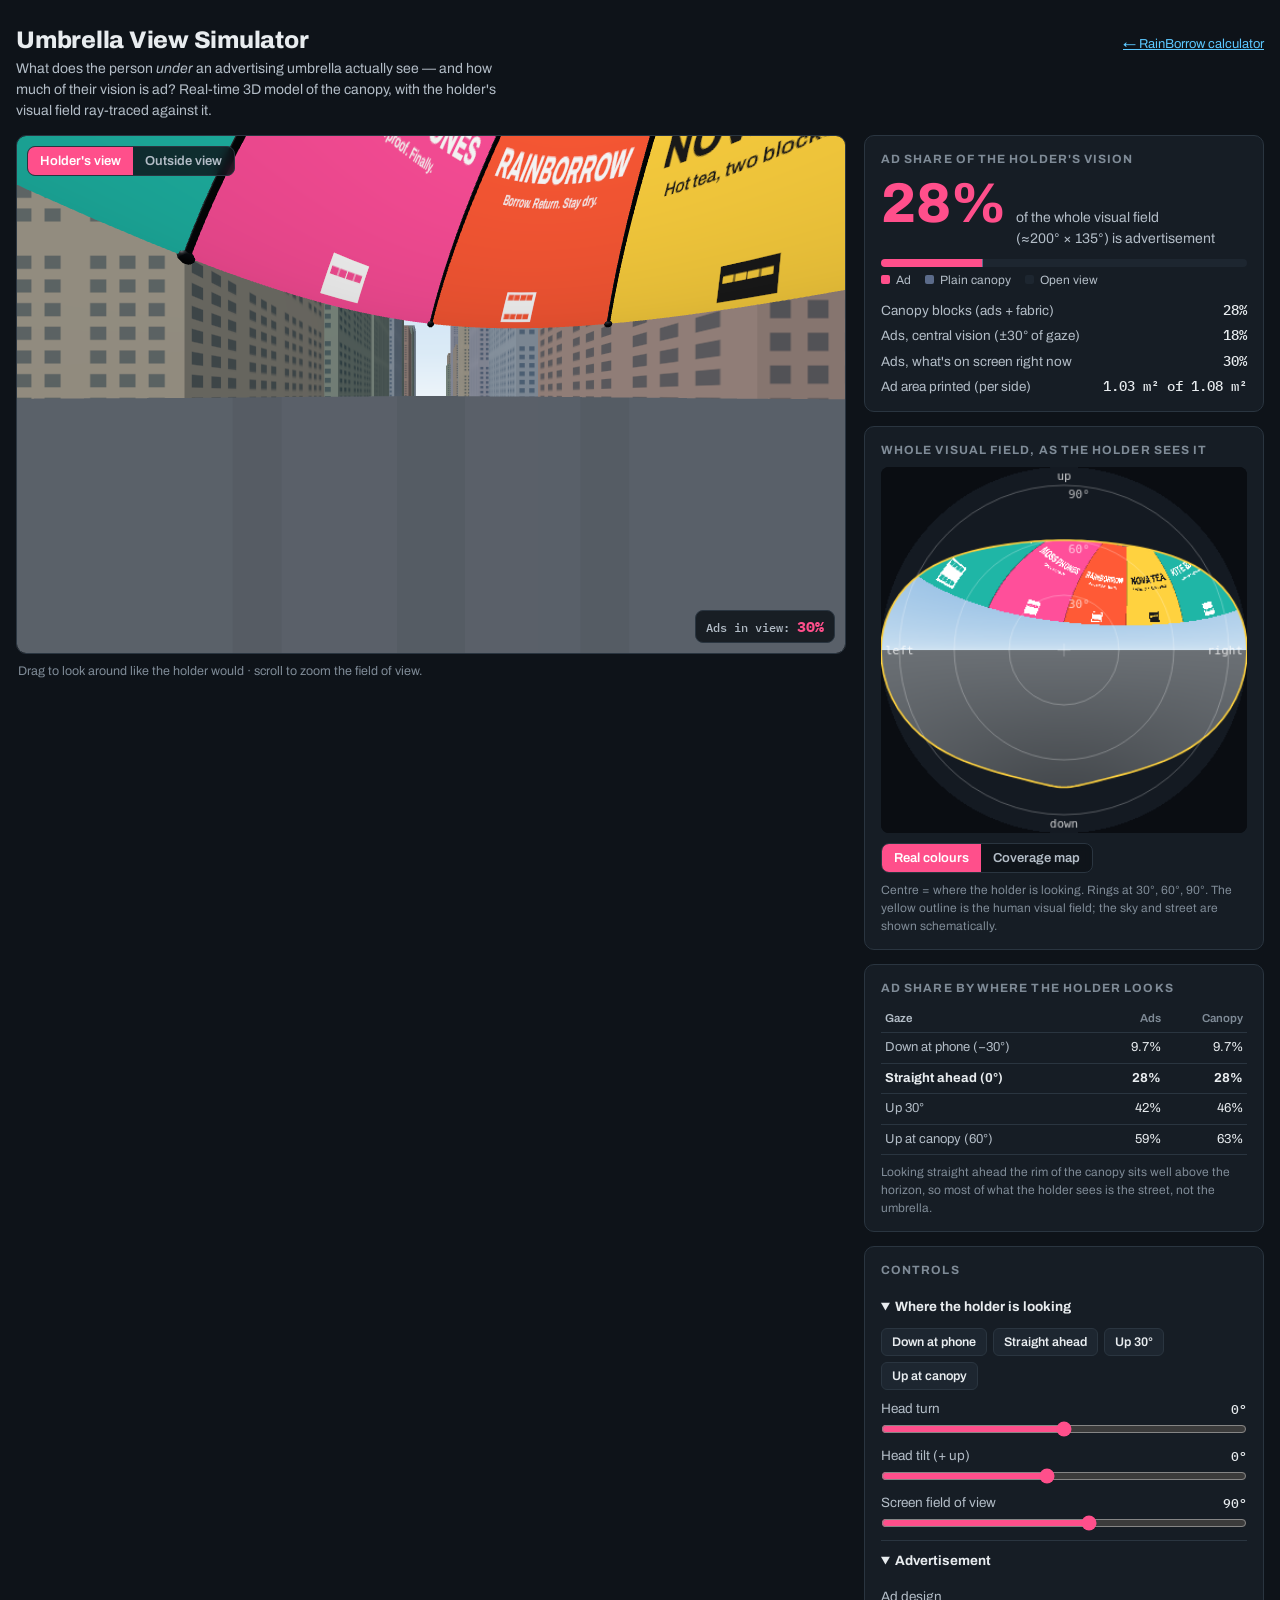
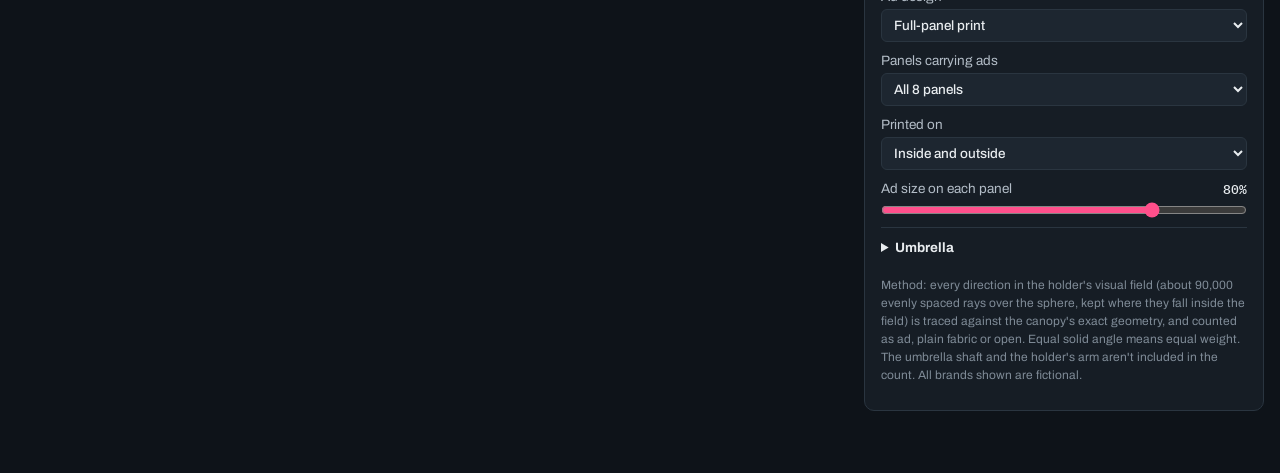
==== docs/umbrella/index.html @ 70bc7677 "Add umbrella view simulator (three.js) with visual-field ad coverage Co-Authored-By: Claude Sonnet 5" ====
<!doctype html>
<html lang="en">
<meta charset="utf-8">
<meta name="viewport" content="width=device-width, initial-scale=1, viewport-fit=cover">
<title>Umbrella View Simulator</title>
<meta name="description" content="3D simulation of what the holder of an advertising umbrella actually sees, and how much of their vision the ads cover.">
<link rel="stylesheet" href="https://fonts.googleapis.com/css2?family=Archivo:wght@500;700;800&family=IBM+Plex+Mono:wght@400;500&display=swap">

<style>
  :root {
    --bg: #0E1319; --panel: #161D25; --panel-2: #1D2630; --ink: #E8ECEF; --ink-2: #B3BDC7; --muted: #7F8B97;
    --rule: #2A3540; --accent: #FF4F8B; --accent-2: #5CC8FF; --good: #6CC493; --canopy: #5B6B8A;
    color-scheme: dark;
  }
  * { box-sizing: border-box; }
  html, body { margin: 0; background: var(--bg); color: var(--ink); font: 15px/1.5 "Archivo", system-ui, sans-serif; }
  body { padding: 0 16px 48px; }
  .wrap { max-width: 1280px; margin: 0 auto; }
  header { padding: 22px 0 14px; display: flex; flex-wrap: wrap; align-items: baseline; gap: 6px 18px; justify-content: space-between; }
  h1 { font-size: 24px; font-weight: 800; margin: 0; letter-spacing: -0.01em; }
  header p { margin: 0; color: var(--ink-2); max-width: 62ch; font-size: 14px; }
  header a { color: var(--accent-2); font-size: 13px; }

  .grid { display: grid; grid-template-columns: minmax(0, 1fr) 400px; gap: 18px; align-items: start; }
  @media (max-width: 980px) { .grid { grid-template-columns: minmax(0, 1fr); } }

  .viewer { position: relative; background: #000; border: 1px solid var(--rule); border-radius: 10px; overflow: hidden;
    aspect-ratio: 16 / 10; width: 100%; touch-action: none; cursor: grab; }
  @media (max-width: 600px) { .viewer { aspect-ratio: 4 / 5; } }
  .viewer:active { cursor: grabbing; }
  .viewer canvas { width: 100%; height: 100%; display: block; }
  .hud { position: absolute; left: 10px; top: 10px; display: flex; gap: 6px; flex-wrap: wrap; }
  .seg { display: inline-flex; background: rgba(14,19,25,.82); border: 1px solid var(--rule); border-radius: 8px; overflow: hidden; backdrop-filter: blur(4px); }
  .seg button { background: none; border: 0; color: var(--ink-2); font: 600 13px "Archivo", sans-serif; padding: 7px 12px; cursor: pointer; }
  .seg button[aria-pressed="true"] { background: var(--accent); color: #fff; }
  .seg button:focus-visible { outline: 2px solid var(--accent-2); outline-offset: -2px; }
  .badge { position: absolute; right: 10px; bottom: 10px; background: rgba(14,19,25,.85); border: 1px solid var(--rule); border-radius: 8px;
    padding: 6px 10px; font: 500 12px "IBM Plex Mono", monospace; color: var(--ink-2); }
  .badge b { color: var(--accent); font-size: 15px; }
  .hint { color: var(--muted); font-size: 12.5px; margin: 8px 2px 0; }

  .card { background: var(--panel); border: 1px solid var(--rule); border-radius: 10px; padding: 14px 16px; margin-bottom: 14px; }
  .card h2 { margin: 0 0 8px; font-size: 12px; text-transform: uppercase; letter-spacing: .09em; color: var(--muted); font-weight: 700; }
  .headline { display: flex; align-items: baseline; gap: 10px; }
  .headline .num { font-size: 56px; font-weight: 800; color: var(--accent); line-height: 1; font-variant-numeric: tabular-nums; }
  .headline .lbl { color: var(--ink-2); font-size: 14px; }
  .bar { height: 8px; border-radius: 4px; background: var(--panel-2); overflow: hidden; margin: 10px 0 4px; display: flex; }
  .bar i { display: block; height: 100%; }
  .bar .b-ad { background: var(--accent); } .bar .b-can { background: var(--canopy); }
  .legend { display: flex; gap: 14px; font-size: 12px; color: var(--ink-2); flex-wrap: wrap; }
  .legend span::before { content: ""; display: inline-block; width: 9px; height: 9px; border-radius: 2px; margin-right: 6px; background: var(--c); }
  dl { margin: 12px 0 0; display: grid; grid-template-columns: 1fr auto; gap: 5px 12px; font-size: 13.5px; }
  dt { color: var(--ink-2); } dd { margin: 0; text-align: right; font: 500 13.5px "IBM Plex Mono", monospace; font-variant-numeric: tabular-nums; }

  .fish { display: block; width: 100%; max-width: 380px; aspect-ratio: 1; margin: 0 auto; border-radius: 8px; background: #0A0D12; }
  .cap { color: var(--muted); font-size: 12px; margin: 8px 0 0; }
  .toggle { display: flex; gap: 8px; margin-top: 10px; }

  table { width: 100%; border-collapse: collapse; font-size: 13px; }
  th, td { padding: 5px 4px; text-align: right; border-bottom: 1px solid var(--rule); font-variant-numeric: tabular-nums; }
  th:first-child, td:first-child { text-align: left; color: var(--ink-2); }
  th { color: var(--muted); font-weight: 600; font-size: 11.5px; }
  tr.cur td { color: var(--ink); font-weight: 700; }

  .ctl { display: grid; grid-template-columns: 1fr 64px; gap: 2px 10px; align-items: center; margin: 9px 0; font-size: 13.5px; }
  .ctl label { color: var(--ink-2); }
  .ctl output { text-align: right; font: 500 12.5px "IBM Plex Mono", monospace; color: var(--ink); }
  .ctl input[type=range] { grid-column: 1 / -1; width: 100%; accent-color: var(--accent); margin: 0; }
  .ctl select { grid-column: 1 / -1; width: 100%; background: var(--panel-2); color: var(--ink); border: 1px solid var(--rule); border-radius: 6px; padding: 7px 8px; font: 500 13.5px "Archivo", sans-serif; }
  .presets { display: flex; gap: 6px; flex-wrap: wrap; margin: 4px 0 8px; }
  .presets button { background: var(--panel-2); color: var(--ink); border: 1px solid var(--rule); border-radius: 6px; padding: 6px 10px; font: 600 12.5px "Archivo", sans-serif; cursor: pointer; }
  .presets button:hover { border-color: var(--accent); }
  details { border-top: 1px solid var(--rule); padding-top: 4px; }
  details:first-of-type { border-top: 0; }
  summary { cursor: pointer; font-weight: 700; font-size: 13.5px; padding: 6px 0; }
  .fallback { display: none; padding: 40px 20px; text-align: center; color: var(--ink-2); }
  .note { color: var(--muted); font-size: 12px; line-height: 1.5; }
</style>

<div class="wrap">
  <header>
    <div>
      <h1>Umbrella View Simulator</h1>
      <p>What does the person <em>under</em> an advertising umbrella actually see &mdash; and how much of their vision is ad? Real-time 3D model of the canopy, with the holder's visual field ray-traced against it.</p>
    </div>
    <a href="../">&larr; RainBorrow calculator</a>
  </header>

  <div class="grid">
    <section aria-label="3D view">
      <div class="viewer" id="viewer">
        <canvas id="gl" aria-label="3D view of the umbrella"></canvas>
        <div class="hud">
          <div class="seg" role="group" aria-label="Camera">
            <button id="mode-pov" aria-pressed="true">Holder's view</button>
            <button id="mode-out" aria-pressed="false">Outside view</button>
          </div>
        </div>
        <div class="badge" id="badge">Ads in view: <b id="badge-num">–</b></div>
        <div class="fallback" id="nogl">WebGL isn't available in this browser, so the 3D view can't render. The measurements on the right still work.</div>
      </div>
      <p class="hint" id="hint">Drag to look around like the holder would &middot; scroll to zoom the field of view.</p>
    </section>

    <aside>
      <div class="card" id="result">
        <h2>Ad share of the holder's vision</h2>
        <div class="headline"><span class="num" id="h-num">–</span><span class="lbl">of the whole visual field<br>(&asymp;200&deg; &times; 135&deg;) is advertisement</span></div>
        <div class="bar" aria-hidden="true"><i class="b-ad" id="bar-ad"></i><i class="b-can" id="bar-can"></i></div>
        <div class="legend"><span style="--c:var(--accent)">Ad</span><span style="--c:var(--canopy)">Plain canopy</span><span style="--c:var(--panel-2)">Open view</span></div>
        <dl>
          <dt>Canopy blocks (ads + fabric)</dt><dd id="r-canopy">–</dd>
          <dt>Ads, central vision (&plusmn;30&deg; of gaze)</dt><dd id="r-central">–</dd>
          <dt>Ads, what's on screen right now</dt><dd id="r-screen">–</dd>
          <dt>Ad area printed (per side)</dt><dd id="r-area">–</dd>
        </dl>
      </div>

      <div class="card">
        <h2>Whole visual field, as the holder sees it</h2>
        <canvas id="fish" class="fish" width="340" height="340" aria-label="Fisheye map of the holder's full visual field"></canvas>
        <div class="toggle"><div class="seg" role="group" aria-label="Map style">
          <button id="map-real" aria-pressed="true">Real colours</button>
          <button id="map-cov" aria-pressed="false">Coverage map</button>
        </div></div>
        <p class="cap">Centre = where the holder is looking. Rings at 30&deg;, 60&deg;, 90&deg;. The yellow outline is the human visual field; the sky and street are shown schematically.</p>
      </div>

      <div class="card">
        <h2>Ad share by where the holder looks</h2>
        <table>
          <thead><tr><th>Gaze</th><th>Ads</th><th>Canopy</th></tr></thead>
          <tbody id="gaze-table"></tbody>
        </table>
        <p class="cap">Looking straight ahead the rim of the canopy sits well above the horizon, so most of what the holder sees is the street, not the umbrella.</p>
      </div>

      <div class="card">
        <h2>Controls</h2>
        <details open>
          <summary>Where the holder is looking</summary>
          <div class="presets">
            <button data-gaze="-30">Down at phone</button><button data-gaze="0">Straight ahead</button>
            <button data-gaze="30">Up 30&deg;</button><button data-gaze="60">Up at canopy</button>
          </div>
          <div class="ctl"><label for="yaw">Head turn</label><output id="o-yaw"></output><input type="range" id="yaw" min="-120" max="120" step="1"></div>
          <div class="ctl"><label for="pitch">Head tilt (+ up)</label><output id="o-pitch"></output><input type="range" id="pitch" min="-70" max="85" step="1"></div>
          <div class="ctl"><label for="fov">Screen field of view</label><output id="o-fov"></output><input type="range" id="fov" min="50" max="120" step="1"></div>
        </details>
        <details open>
          <summary>Advertisement</summary>
          <div class="ctl"><label for="layout">Ad design</label><span></span>
            <select id="layout">
              <option value="full">Full-panel print</option>
              <option value="card">Centred ad card</option>
              <option value="band">Rim band</option>
            </select></div>
          <div class="ctl"><label for="panels">Panels carrying ads</label><span></span>
            <select id="panels">
              <option value="all">All 8 panels</option>
              <option value="alt">Every other panel (4)</option>
              <option value="front3">Front 3 panels</option>
              <option value="front">Front panel only</option>
            </select></div>
          <div class="ctl"><label for="print">Printed on</label><span></span>
            <select id="print">
              <option value="both">Inside and outside</option>
              <option value="in">Inside only (holder sees it)</option>
              <option value="out">Outside only (passers-by see it)</option>
            </select></div>
          <div class="ctl"><label for="size">Ad size on each panel</label><output id="o-size"></output><input type="range" id="size" min="20" max="100" step="1"></div>
        </details>
        <details>
          <summary>Umbrella</summary>
          <div class="ctl"><label for="diam">Canopy diameter</label><output id="o-diam"></output><input type="range" id="diam" min="80" max="140" step="1"></div>
          <div class="ctl"><label for="depth">Dome depth</label><output id="o-depth"></output><input type="range" id="depth" min="12" max="40" step="1"></div>
          <div class="ctl"><label for="height">Height of apex above eyes</label><output id="o-height"></output><input type="range" id="height" min="20" max="70" step="1"></div>
          <div class="ctl"><label for="tilt">Tilt forward</label><output id="o-tilt"></output><input type="range" id="tilt" min="-20" max="60" step="1"></div>
          <div class="ctl"><label for="fwd">Held forward of the face</label><output id="o-fwd"></output><input type="range" id="fwd" min="-10" max="40" step="1"></div>
          <div class="ctl"><label for="side">Held to the right</label><output id="o-side"></output><input type="range" id="side" min="-20" max="40" step="1"></div>
          <div class="ctl"><label for="spin">Spin the handle</label><output id="o-spin"></output><input type="range" id="spin" min="0" max="359" step="1"></div>
        </details>
        <p class="note">Method: every direction in the holder's visual field (about 90,000 evenly spaced rays over the sphere, kept where they fall inside the field) is traced against the canopy's exact geometry, and counted as ad, plain fabric or open. Equal solid angle means equal weight. The umbrella shaft and the holder's arm aren't included in the count. All brands shown are fictional.</p>
      </div>
    </aside>
  </div>
</div>

<script type="module" src="app.js"></script>
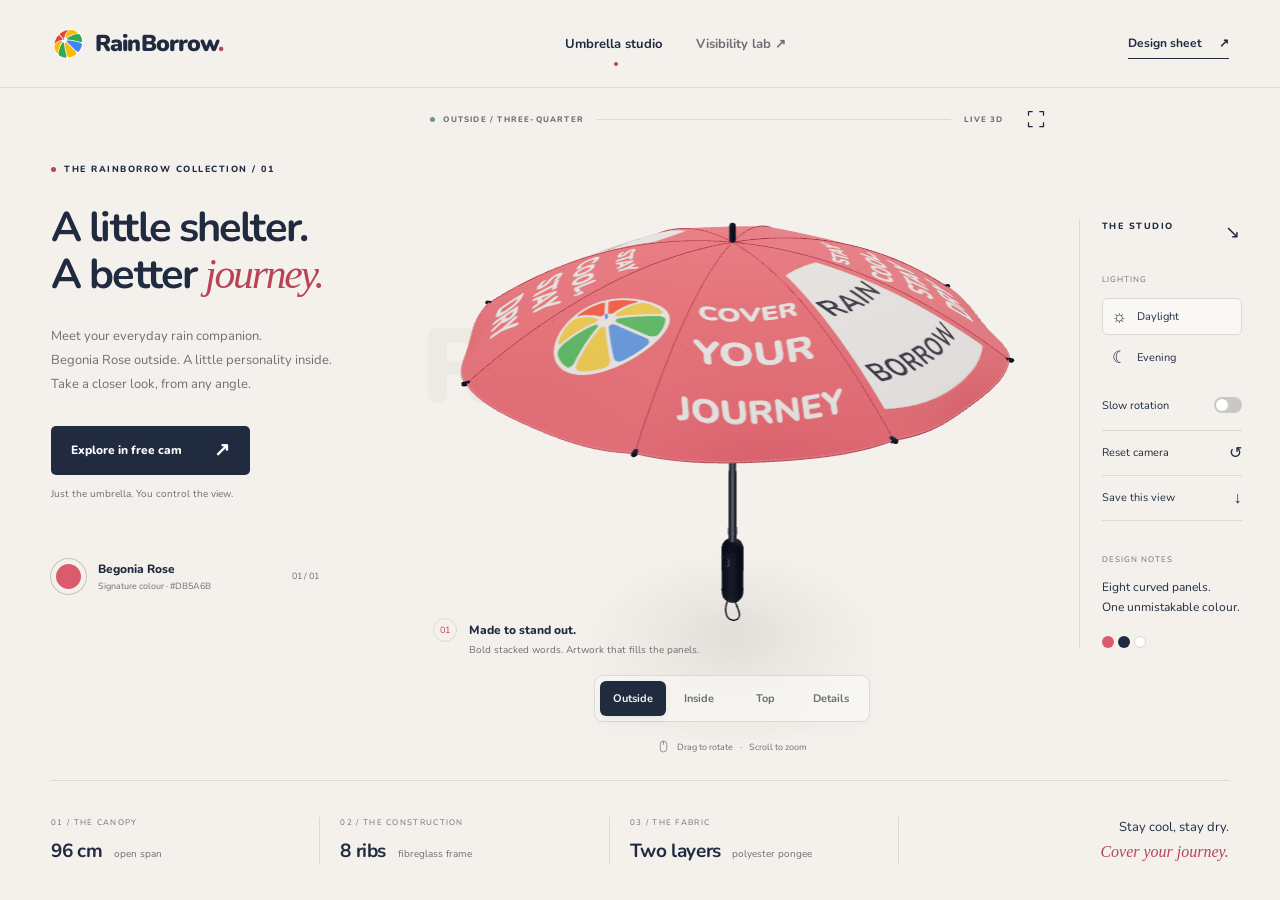
==== commit 41370edb: "Rebuild umbrella demo with branded 3D studio and free camera" ====
--- a/docs/umbrella/index.html
+++ b/docs/umbrella/index.html
@@ -1,189 +1,54 @@
 <!doctype html>
 <html lang="en">
-<meta charset="utf-8">
-<meta name="viewport" content="width=device-width, initial-scale=1, viewport-fit=cover">
-<title>Umbrella View Simulator</title>
-<meta name="description" content="3D simulation of what the holder of an advertising umbrella actually sees, and how much of their vision the ads cover.">
-<link rel="stylesheet" href="https://fonts.googleapis.com/css2?family=Archivo:wght@500;700;800&family=IBM+Plex+Mono:wght@400;500&display=swap">
-
-<style>
-  :root {
-    --bg: #0E1319; --panel: #161D25; --panel-2: #1D2630; --ink: #E8ECEF; --ink-2: #B3BDC7; --muted: #7F8B97;
-    --rule: #2A3540; --accent: #FF4F8B; --accent-2: #5CC8FF; --good: #6CC493; --canopy: #5B6B8A;
-    color-scheme: dark;
-  }
-  * { box-sizing: border-box; }
-  html, body { margin: 0; background: var(--bg); color: var(--ink); font: 15px/1.5 "Archivo", system-ui, sans-serif; }
-  body { padding: 0 16px 48px; }
-  .wrap { max-width: 1280px; margin: 0 auto; }
-  header { padding: 22px 0 14px; display: flex; flex-wrap: wrap; align-items: baseline; gap: 6px 18px; justify-content: space-between; }
-  h1 { font-size: 24px; font-weight: 800; margin: 0; letter-spacing: -0.01em; }
-  header p { margin: 0; color: var(--ink-2); max-width: 62ch; font-size: 14px; }
-  header a { color: var(--accent-2); font-size: 13px; }
-
-  .grid { display: grid; grid-template-columns: minmax(0, 1fr) 400px; gap: 18px; align-items: start; }
-  @media (max-width: 980px) { .grid { grid-template-columns: minmax(0, 1fr); } }
-
-  .viewer { position: relative; background: #000; border: 1px solid var(--rule); border-radius: 10px; overflow: hidden;
-    aspect-ratio: 16 / 10; width: 100%; touch-action: none; cursor: grab; }
-  @media (max-width: 600px) { .viewer { aspect-ratio: 4 / 5; } }
-  .viewer:active { cursor: grabbing; }
-  .viewer canvas { width: 100%; height: 100%; display: block; }
-  .hud { position: absolute; left: 10px; top: 10px; display: flex; gap: 6px; flex-wrap: wrap; }
-  .seg { display: inline-flex; background: rgba(14,19,25,.82); border: 1px solid var(--rule); border-radius: 8px; overflow: hidden; backdrop-filter: blur(4px); }
-  .seg button { background: none; border: 0; color: var(--ink-2); font: 600 13px "Archivo", sans-serif; padding: 7px 12px; cursor: pointer; }
-  .seg button[aria-pressed="true"] { background: var(--accent); color: #fff; }
-  .seg button:focus-visible { outline: 2px solid var(--accent-2); outline-offset: -2px; }
-  .badge { position: absolute; right: 10px; bottom: 10px; background: rgba(14,19,25,.85); border: 1px solid var(--rule); border-radius: 8px;
-    padding: 6px 10px; font: 500 12px "IBM Plex Mono", monospace; color: var(--ink-2); }
-  .badge b { color: var(--accent); font-size: 15px; }
-  .hint { color: var(--muted); font-size: 12.5px; margin: 8px 2px 0; }
-
-  .card { background: var(--panel); border: 1px solid var(--rule); border-radius: 10px; padding: 14px 16px; margin-bottom: 14px; }
-  .card h2 { margin: 0 0 8px; font-size: 12px; text-transform: uppercase; letter-spacing: .09em; color: var(--muted); font-weight: 700; }
-  .headline { display: flex; align-items: baseline; gap: 10px; }
-  .headline .num { font-size: 56px; font-weight: 800; color: var(--accent); line-height: 1; font-variant-numeric: tabular-nums; }
-  .headline .lbl { color: var(--ink-2); font-size: 14px; }
-  .bar { height: 8px; border-radius: 4px; background: var(--panel-2); overflow: hidden; margin: 10px 0 4px; display: flex; }
-  .bar i { display: block; height: 100%; }
-  .bar .b-ad { background: var(--accent); } .bar .b-can { background: var(--canopy); }
-  .legend { display: flex; gap: 14px; font-size: 12px; color: var(--ink-2); flex-wrap: wrap; }
-  .legend span::before { content: ""; display: inline-block; width: 9px; height: 9px; border-radius: 2px; margin-right: 6px; background: var(--c); }
-  dl { margin: 12px 0 0; display: grid; grid-template-columns: 1fr auto; gap: 5px 12px; font-size: 13.5px; }
-  dt { color: var(--ink-2); } dd { margin: 0; text-align: right; font: 500 13.5px "IBM Plex Mono", monospace; font-variant-numeric: tabular-nums; }
-
-  .fish { display: block; width: 100%; max-width: 380px; aspect-ratio: 1; margin: 0 auto; border-radius: 8px; background: #0A0D12; }
-  .cap { color: var(--muted); font-size: 12px; margin: 8px 0 0; }
-  .toggle { display: flex; gap: 8px; margin-top: 10px; }
-
-  table { width: 100%; border-collapse: collapse; font-size: 13px; }
-  th, td { padding: 5px 4px; text-align: right; border-bottom: 1px solid var(--rule); font-variant-numeric: tabular-nums; }
-  th:first-child, td:first-child { text-align: left; color: var(--ink-2); }
-  th { color: var(--muted); font-weight: 600; font-size: 11.5px; }
-  tr.cur td { color: var(--ink); font-weight: 700; }
-
-  .ctl { display: grid; grid-template-columns: 1fr 64px; gap: 2px 10px; align-items: center; margin: 9px 0; font-size: 13.5px; }
-  .ctl label { color: var(--ink-2); }
-  .ctl output { text-align: right; font: 500 12.5px "IBM Plex Mono", monospace; color: var(--ink); }
-  .ctl input[type=range] { grid-column: 1 / -1; width: 100%; accent-color: var(--accent); margin: 0; }
-  .ctl select { grid-column: 1 / -1; width: 100%; background: var(--panel-2); color: var(--ink); border: 1px solid var(--rule); border-radius: 6px; padding: 7px 8px; font: 500 13.5px "Archivo", sans-serif; }
-  .presets { display: flex; gap: 6px; flex-wrap: wrap; margin: 4px 0 8px; }
-  .presets button { background: var(--panel-2); color: var(--ink); border: 1px solid var(--rule); border-radius: 6px; padding: 6px 10px; font: 600 12.5px "Archivo", sans-serif; cursor: pointer; }
-  .presets button:hover { border-color: var(--accent); }
-  details { border-top: 1px solid var(--rule); padding-top: 4px; }
-  details:first-of-type { border-top: 0; }
-  summary { cursor: pointer; font-weight: 700; font-size: 13.5px; padding: 6px 0; }
-  .fallback { display: none; padding: 40px 20px; text-align: center; color: var(--ink-2); }
-  .note { color: var(--muted); font-size: 12px; line-height: 1.5; }
-</style>
-
-<div class="wrap">
-  <header>
-    <div>
-      <h1>Umbrella View Simulator</h1>
-      <p>What does the person <em>under</em> an advertising umbrella actually see &mdash; and how much of their vision is ad? Real-time 3D model of the canopy, with the holder's visual field ray-traced against it.</p>
-    </div>
-    <a href="../">&larr; RainBorrow calculator</a>
+<head>
+  <meta charset="utf-8">
+  <meta name="viewport" content="width=device-width, initial-scale=1, viewport-fit=cover">
+  <meta name="theme-color" content="#f4f1ec">
+  <meta name="description" content="Explore the RainBorrow umbrella in 3D. Rotate the canopy, look inside, inspect the details, or enter an uninterrupted free-camera view.">
+  <title>RainBorrow — Umbrella Studio</title>
+  <link rel="icon" href="assets/logo.svg" type="image/svg+xml">
+  <link rel="stylesheet" href="studio.css">
+</head>
+<body>
+  <header class="topbar">
+    <a class="brand" href="../" aria-label="RainBorrow home"><img src="assets/logo.svg" alt="" width="34" height="34"><span>RainBorrow<span class="brand-dot">.</span></span></a>
+    <nav aria-label="Main navigation"><span class="nav-active">Umbrella studio</span><a href="simulator.html">Visibility lab <span aria-hidden="true">↗</span></a></nav>
+    <a class="pdf-link" href="assets/RainBorrow-design.pdf" target="_blank" rel="noopener">Design sheet <span aria-hidden="true">↗</span></a>
   </header>
-
-  <div class="grid">
-    <section aria-label="3D view">
-      <div class="viewer" id="viewer">
-        <canvas id="gl" aria-label="3D view of the umbrella"></canvas>
-        <div class="hud">
-          <div class="seg" role="group" aria-label="Camera">
-            <button id="mode-pov" aria-pressed="true">Holder's view</button>
-            <button id="mode-out" aria-pressed="false">Outside view</button>
-          </div>
-        </div>
-        <div class="badge" id="badge">Ads in view: <b id="badge-num">–</b></div>
-        <div class="fallback" id="nogl">WebGL isn't available in this browser, so the 3D view can't render. The measurements on the right still work.</div>
-      </div>
-      <p class="hint" id="hint">Drag to look around like the holder would &middot; scroll to zoom the field of view.</p>
+  <main id="studio">
+    <section class="intro" aria-labelledby="page-title">
+      <p class="eyebrow"><span></span> THE RAINBORROW COLLECTION / 01</p>
+      <h1 id="page-title">A little shelter.<br>A better <em>journey.</em></h1>
+      <p class="intro-copy">Meet your everyday rain companion.<br> Begonia Rose outside. A little personality inside.<br> Take a closer look, from any angle.</p>
+      <button class="primary" id="enter-free">Explore in free cam <span aria-hidden="true">↗</span></button>
+      <p class="button-note">Just the umbrella. You control the view.</p>
+      <div class="finish"><span class="swatch"></span><div><strong>Begonia Rose</strong><span>Signature colour · #DB5A6B</span></div><span class="finish-index">01 / 01</span></div>
     </section>
-
-    <aside>
-      <div class="card" id="result">
-        <h2>Ad share of the holder's vision</h2>
-        <div class="headline"><span class="num" id="h-num">–</span><span class="lbl">of the whole visual field<br>(&asymp;200&deg; &times; 135&deg;) is advertisement</span></div>
-        <div class="bar" aria-hidden="true"><i class="b-ad" id="bar-ad"></i><i class="b-can" id="bar-can"></i></div>
-        <div class="legend"><span style="--c:var(--accent)">Ad</span><span style="--c:var(--canopy)">Plain canopy</span><span style="--c:var(--panel-2)">Open view</span></div>
-        <dl>
-          <dt>Canopy blocks (ads + fabric)</dt><dd id="r-canopy">–</dd>
-          <dt>Ads, central vision (&plusmn;30&deg; of gaze)</dt><dd id="r-central">–</dd>
-          <dt>Ads, what's on screen right now</dt><dd id="r-screen">–</dd>
-          <dt>Ad area printed (per side)</dt><dd id="r-area">–</dd>
-        </dl>
-      </div>
-
-      <div class="card">
-        <h2>Whole visual field, as the holder sees it</h2>
-        <canvas id="fish" class="fish" width="340" height="340" aria-label="Fisheye map of the holder's full visual field"></canvas>
-        <div class="toggle"><div class="seg" role="group" aria-label="Map style">
-          <button id="map-real" aria-pressed="true">Real colours</button>
-          <button id="map-cov" aria-pressed="false">Coverage map</button>
-        </div></div>
-        <p class="cap">Centre = where the holder is looking. Rings at 30&deg;, 60&deg;, 90&deg;. The yellow outline is the human visual field; the sky and street are shown schematically.</p>
-      </div>
-
-      <div class="card">
-        <h2>Ad share by where the holder looks</h2>
-        <table>
-          <thead><tr><th>Gaze</th><th>Ads</th><th>Canopy</th></tr></thead>
-          <tbody id="gaze-table"></tbody>
-        </table>
-        <p class="cap">Looking straight ahead the rim of the canopy sits well above the horizon, so most of what the holder sees is the street, not the umbrella.</p>
-      </div>
-
-      <div class="card">
-        <h2>Controls</h2>
-        <details open>
-          <summary>Where the holder is looking</summary>
-          <div class="presets">
-            <button data-gaze="-30">Down at phone</button><button data-gaze="0">Straight ahead</button>
-            <button data-gaze="30">Up 30&deg;</button><button data-gaze="60">Up at canopy</button>
-          </div>
-          <div class="ctl"><label for="yaw">Head turn</label><output id="o-yaw"></output><input type="range" id="yaw" min="-120" max="120" step="1"></div>
-          <div class="ctl"><label for="pitch">Head tilt (+ up)</label><output id="o-pitch"></output><input type="range" id="pitch" min="-70" max="85" step="1"></div>
-          <div class="ctl"><label for="fov">Screen field of view</label><output id="o-fov"></output><input type="range" id="fov" min="50" max="120" step="1"></div>
-        </details>
-        <details open>
-          <summary>Advertisement</summary>
-          <div class="ctl"><label for="layout">Ad design</label><span></span>
-            <select id="layout">
-              <option value="full">Full-panel print</option>
-              <option value="card">Centred ad card</option>
-              <option value="band">Rim band</option>
-            </select></div>
-          <div class="ctl"><label for="panels">Panels carrying ads</label><span></span>
-            <select id="panels">
-              <option value="all">All 8 panels</option>
-              <option value="alt">Every other panel (4)</option>
-              <option value="front3">Front 3 panels</option>
-              <option value="front">Front panel only</option>
-            </select></div>
-          <div class="ctl"><label for="print">Printed on</label><span></span>
-            <select id="print">
-              <option value="both">Inside and outside</option>
-              <option value="in">Inside only (holder sees it)</option>
-              <option value="out">Outside only (passers-by see it)</option>
-            </select></div>
-          <div class="ctl"><label for="size">Ad size on each panel</label><output id="o-size"></output><input type="range" id="size" min="20" max="100" step="1"></div>
-        </details>
-        <details>
-          <summary>Umbrella</summary>
-          <div class="ctl"><label for="diam">Canopy diameter</label><output id="o-diam"></output><input type="range" id="diam" min="80" max="140" step="1"></div>
-          <div class="ctl"><label for="depth">Dome depth</label><output id="o-depth"></output><input type="range" id="depth" min="12" max="40" step="1"></div>
-          <div class="ctl"><label for="height">Height of apex above eyes</label><output id="o-height"></output><input type="range" id="height" min="20" max="70" step="1"></div>
-          <div class="ctl"><label for="tilt">Tilt forward</label><output id="o-tilt"></output><input type="range" id="tilt" min="-20" max="60" step="1"></div>
-          <div class="ctl"><label for="fwd">Held forward of the face</label><output id="o-fwd"></output><input type="range" id="fwd" min="-10" max="40" step="1"></div>
-          <div class="ctl"><label for="side">Held to the right</label><output id="o-side"></output><input type="range" id="side" min="-20" max="40" step="1"></div>
-          <div class="ctl"><label for="spin">Spin the handle</label><output id="o-spin"></output><input type="range" id="spin" min="0" max="359" step="1"></div>
-        </details>
-        <p class="note">Method: every direction in the holder's visual field (about 90,000 evenly spaced rays over the sphere, kept where they fall inside the field) is traced against the canopy's exact geometry, and counted as ad, plain fabric or open. Equal solid angle means equal weight. The umbrella shaft and the holder's arm aren't included in the count. All brands shown are fictional.</p>
-      </div>
+    <section class="stage" id="stage" aria-label="Interactive umbrella viewer">
+      <div class="stage-watermark" aria-hidden="true">RainBorrow</div>
+      <canvas id="render" tabindex="0" aria-label="3D umbrella. Drag to orbit, scroll to zoom, right-drag to pan. Arrow keys rotate. W A S D move, Q E move vertically. R resets the view."></canvas>
+      <div class="stage-heading"><span class="live-dot"></span><span id="view-label">OUTSIDE / THREE-QUARTER</span><span class="stage-heading-line"></span><span>LIVE 3D</span></div>
+      <button class="icon-btn fullscreen" id="fullscreen" title="Toggle fullscreen" aria-label="Toggle fullscreen"><svg viewBox="0 0 24 24" fill="none" stroke="currentColor" stroke-width="1.5"><path d="M8 3H3v5M16 3h5v5M3 16v5h5M21 16v5h-5"/></svg></button>
+      <div class="loader" id="loading" role="status"><span class="spinner"></span><span>Preparing your umbrella…</span></div>
+      <div class="fallback" id="fallback" hidden><img src="assets/umbrella-preview.png" alt="RainBorrow umbrella with white name badge and large italic slogans"><p id="fallback-message">The 3D viewer needs WebGL. You can still explore the design sheet.</p><a href="assets/RainBorrow-design.pdf">Open the design sheet ↗</a></div>
+      <div class="stage-caption"><span class="caption-number" id="caption-number">01</span><div><strong id="caption-title">Made to stand out.</strong><p id="caption-copy">Bold stacked words. Artwork that fills the panels.</p></div></div>
+      <div class="view-controls" aria-label="Camera presets"><button data-view="outside" aria-pressed="true">Outside</button><button data-view="inside" aria-pressed="false">Inside</button><button data-view="top" aria-pressed="false">Top</button><button data-view="detail" aria-pressed="false">Details</button></div>
+      <div class="camera-hint"><svg viewBox="0 0 24 24" fill="none" stroke="currentColor" stroke-width="1.3"><rect x="6" y="2" width="12" height="20" rx="6"/><path d="M12 2v7"/></svg><span>Drag to rotate <i>·</i> Scroll to zoom</span></div>
+      <div class="free-top"><a class="free-brand" href="./">RainBorrow<span> / FREE CAM</span></a><button id="exit-free" class="secondary">↙ Back to studio</button></div>
+      <div class="free-bottom"><p>Drag to orbit · Right-drag to pan · Scroll to zoom<br><span>W A S D move · Q / E up & down · R reset · Esc exit</span></p><button id="free-reset" class="secondary">Reset view</button></div>
+    </section>
+    <aside class="settings" aria-label="Studio settings">
+      <div class="settings-title"><span>THE STUDIO</span><span>↘</span></div>
+      <div class="setting-group"><span class="setting-label">LIGHTING</span><div class="light-controls"><button data-light="day" aria-pressed="true"><span>☼</span> Daylight</button><button data-light="night" aria-pressed="false"><span>☾</span> Evening</button></div></div>
+      <div class="setting-row"><label for="rotate">Slow rotation</label><button class="switch" id="rotate" role="switch" aria-checked="false" aria-label="Slow rotation"><span></span></button></div>
+      <button id="reset" class="tool-row"><span>Reset camera</span><span aria-hidden="true">↺</span></button>
+      <button id="save" class="tool-row"><span>Save this view</span><span aria-hidden="true">↓</span></button>
+      <div class="details-note"><span class="mini-label">DESIGN NOTES</span><p id="design-note">Eight curved panels.<br>One unmistakable colour.</p><div class="colour-dots" aria-hidden="true"><i></i><i></i><i></i></div></div>
     </aside>
-  </div>
-</div>
-
-<script type="module" src="app.js"></script>
+  </main>
+  <footer class="spec-bar"><div><span>01 / THE CANOPY</span><strong>96 cm <small>open span</small></strong></div><div><span>02 / THE CONSTRUCTION</span><strong>8 ribs <small>fibreglass frame</small></strong></div><div><span>03 / THE FABRIC</span><strong>Two layers <small>polyester pongee</small></strong></div><p>Stay cool, stay dry.<br><em>Cover your journey.</em></p></footer>
+  <div id="toast" role="status" aria-live="polite"></div>
+  <noscript><p class="noscript">Enable JavaScript to use the 3D viewer. <a href="assets/RainBorrow-design.pdf">View the PDF design sheet.</a></p></noscript>
+  <script type="module" src="studio.js"></script>
+</body>
+</html>
--- a/docs/umbrella/studio.css
+++ b/docs/umbrella/studio.css
@@ -0,0 +1,7 @@
+@font-face{font-family:Nunito;src:url(assets/Nunito.ttf) format('truetype');font-weight:400 900;font-display:swap}
+:root{--paper:#f4f1ec;--ink:#202b40;--muted:#6d6f73;--line:#dcd9d3;--rose:#b94357;--stage:#eeebe5;--white:#fff;--panel:rgba(255,255,255,.44)}
+*{box-sizing:border-box}body{margin:0;background:var(--paper);color:var(--ink);font-family:Nunito,Arial,sans-serif;-webkit-font-smoothing:antialiased}button,a{-webkit-tap-highlight-color:transparent}a{color:inherit;text-decoration:none}button{font:inherit;color:inherit;cursor:pointer}button:disabled{cursor:wait;opacity:.5}button:focus-visible,a:focus-visible,canvas:focus-visible{outline:2px solid var(--rose);outline-offset:5px}button{border:0}button svg{display:block;width:20px;height:20px}.topbar{height:88px;padding:0 4%;display:flex;align-items:center;border-bottom:1px solid var(--line);gap:32px}.brand{display:flex;gap:9px;align-items:center;font-size:23px;letter-spacing:-.9px;font-weight:900}.brand img{width:35px}.brand-dot{color:var(--rose)}nav{display:flex;gap:34px;margin:auto;font-size:13px;font-weight:700;color:var(--muted)}nav .nav-active{color:var(--ink);position:relative}nav .nav-active:after{content:'';position:absolute;width:4px;height:4px;border-radius:50%;background:var(--rose);left:50%;bottom:-13px}.pdf-link{font-size:12px;font-weight:700;border-bottom:1px solid var(--ink);padding:7px 0}.pdf-link span{margin-left:14px}#studio{min-height:640px;height:calc(100svh - 208px);max-height:1000px;display:grid;grid-template-columns:minmax(275px,30%) minmax(400px,1fr) 185px;position:relative;padding:0 3% 0 4%;gap:0}.intro{padding-top:75px;position:relative;z-index:2;pointer-events:none}.intro>*{pointer-events:auto}.eyebrow{font-size:9px;font-weight:800;letter-spacing:1.5px;margin:0 0 29px;display:flex;align-items:center;gap:8px}.eyebrow>span{width:5px;height:5px;background:var(--rose);border-radius:50%}h1{font-size:clamp(33px,3.25vw,53px);font-weight:700;line-height:1.14;letter-spacing:-1.9px;margin:0 0 25px}h1 em{color:var(--rose);font-family:Georgia,serif;font-weight:400;letter-spacing:-2.2px}.intro-copy{font-size:13px;line-height:1.85;color:var(--muted);margin:0 0 30px}.primary{background:var(--ink);color:white;padding:15px 20px;border-radius:5px;display:flex;align-items:center;gap:32px;font-size:12px;font-weight:800;transition:background .2s,transform .2s}.primary:hover{background:var(--rose);transform:translateY(-2px)}.primary span{font-size:19px;line-height:1}.button-note{font-size:10px;color:var(--muted);margin:12px 0 0}.finish{margin-top:58px;display:flex;align-items:center;gap:12px;max-width:268px}.swatch{display:block;width:35px;height:35px;background:#db5a6b;border:5px solid var(--paper);box-shadow:0 0 0 1px #c7c1b9;border-radius:50%}.finish strong{display:block;font-size:12px;font-weight:800}.finish div>span{display:block;font-size:9px;color:var(--muted);margin-top:3px}.finish-index{font-size:9px;color:var(--muted);margin-left:auto}.stage{position:relative;min-width:0;overflow:hidden;isolation:isolate}.stage-watermark{position:absolute;top:30%;left:2%;font-size:clamp(70px,8.2vw,132px);font-weight:900;letter-spacing:-8px;color:var(--ink);opacity:.027;z-index:-1;white-space:nowrap;pointer-events:none}#render{width:100%;height:100%;display:block;touch-action:none;cursor:grab;outline-offset:-4px}#render:active{cursor:grabbing}.stage-heading{position:absolute;top:26px;left:22px;right:53px;display:flex;align-items:center;gap:8px;font-size:8px;letter-spacing:1.2px;pointer-events:none;color:var(--muted);font-weight:800}.stage-heading-line{flex:1;height:1px;background:var(--line);margin:0 5px}.live-dot{width:5px;height:5px;border-radius:50%;background:#739386}.icon-btn{background:transparent;padding:7px;border-radius:6px}.icon-btn:hover{background:var(--line)}.fullscreen{position:absolute;right:4px;top:14px}.stage-caption{position:absolute;bottom:120px;left:25px;display:flex;gap:12px;align-items:flex-start;pointer-events:none}.caption-number{font-size:9px;color:var(--rose);padding:5px 6px;border:1px solid var(--line);border-radius:50%}.stage-caption strong{font-size:12px;font-weight:800}.stage-caption p{font-size:10px;color:var(--muted);margin:3px 0;max-width:300px}.view-controls{position:absolute;bottom:58px;left:50%;transform:translateX(-50%);display:flex;padding:5px;border:1px solid var(--line);border-radius:9px;background:var(--panel);backdrop-filter:blur(16px);box-shadow:0 8px 24px #1f2a4405}.view-controls button{font-size:11px;font-weight:700;min-width:66px;padding:10px 12px;border-radius:6px;background:transparent;color:var(--muted)}.view-controls button[aria-pressed=true]{background:var(--ink);color:var(--paper);box-shadow:0 3px 8px #1f2a4415}.camera-hint{position:absolute;bottom:26px;left:50%;transform:translateX(-50%);display:flex;align-items:center;gap:7px;white-space:nowrap;font-size:9px;color:var(--muted);pointer-events:none}.camera-hint svg{width:13px;height:15px}.camera-hint i{font-style:normal;margin:0 5px}.settings{align-self:center;margin-left:22px;padding-left:22px;border-left:1px solid var(--line);font-size:11px}.settings-title{display:flex;justify-content:space-between;font-size:9px;font-weight:800;letter-spacing:1.5px;margin-bottom:27px}.settings-title>span:last-child{font-size:18px;font-weight:400}.setting-label{font-size:8px;color:var(--muted);letter-spacing:1px}.light-controls{display:flex;flex-direction:column;gap:4px;margin:12px 0 21px}.light-controls button{display:flex;gap:10px;align-items:center;padding:9px;background:transparent;border-radius:5px;font-size:11px;text-align:left;border:1px solid transparent}.light-controls button[aria-pressed=true]{background:var(--panel);border-color:var(--line)}.light-controls button span{font-size:17px;line-height:1}.setting-row{display:flex;justify-content:space-between;align-items:center;padding-bottom:17px;border-bottom:1px solid var(--line)}.switch{width:28px;height:16px;padding:2px;background:#c9c8c5;border-radius:20px}.switch>span{display:block;border-radius:50%;width:12px;height:12px;background:white;transition:transform .2s}.switch[aria-checked=true]{background:var(--rose)}.switch[aria-checked=true]>span{transform:translateX(12px)}.tool-row{display:flex;justify-content:space-between;background:none;width:100%;padding:14px 0;border-bottom:1px solid var(--line);font-size:11px}.tool-row:hover{color:var(--rose)}.tool-row span:last-child{font-size:16px;line-height:1}.details-note{margin-top:30px}.mini-label{font-size:8px;letter-spacing:1px;color:var(--muted)}.details-note p{font-size:12px;line-height:1.65;margin:12px 0 18px}.colour-dots{display:flex;gap:4px}.colour-dots i{background:#db5a6b;width:12px;height:12px;border-radius:50%}.colour-dots i:nth-child(2){background:#1f2a44}.colour-dots i:nth-child(3){background:#fff;border:1px solid #dbd8d2}.spec-bar{height:120px;display:grid;grid-template-columns:repeat(3,1fr) 1.15fr;align-items:center;margin:0 4%;border-top:1px solid var(--line);gap:20px}.spec-bar>div{border-right:1px solid var(--line)}.spec-bar span{display:block;font-size:8px;letter-spacing:1.3px;color:var(--muted);margin-bottom:10px}.spec-bar strong{font-size:19px;font-weight:700;letter-spacing:-.4px}.spec-bar small{font-size:10px;font-weight:400;color:var(--muted);letter-spacing:0;margin-left:7px}.spec-bar p{text-align:right;font-size:13px;line-height:1.7;margin:0}.spec-bar em{color:var(--rose);font-family:Georgia,serif;font-size:16px}.loader{position:absolute;inset:0;background:var(--paper);display:flex;flex-direction:column;gap:18px;align-items:center;justify-content:center;font-size:12px;z-index:4;transition:opacity .3s}.loader.done{opacity:0;pointer-events:none}.spinner{width:26px;height:26px;border:1px solid var(--line);border-top:2px solid var(--rose);border-radius:50%;animation:spin 1s linear infinite}@keyframes spin{to{transform:rotate(360deg)}}.fallback{position:absolute;inset:55px 20px 120px;text-align:center;font-size:12px;background:var(--paper);z-index:3}.fallback img{width:100%;height:70%;object-fit:contain}.fallback p{color:var(--muted)}.fallback a{border-bottom:1px solid currentColor}.free-top,.free-bottom{display:none}.secondary{background:var(--panel);border:1px solid var(--line);padding:11px 16px;border-radius:6px;font-size:11px;backdrop-filter:blur(12px)}#toast{position:fixed;bottom:22px;left:50%;transform:translate(-50%,20px);opacity:0;pointer-events:none;border-radius:6px;background:var(--ink);color:var(--paper);font-size:12px;padding:12px 20px;z-index:30;transition:opacity .2s,transform .2s}#toast.show{opacity:1;transform:translate(-50%,0)}.noscript{padding:25px}.noscript a{text-decoration:underline}body[data-theme=night]{--paper:#151d2a;--ink:#eee9e3;--muted:#a6adb9;--line:#36404f;--rose:#f494a4;--stage:#171e2b;--panel:rgba(255,255,255,.04);color-scheme:dark}body[data-theme=night] .primary{background:#e6e0d8;color:#182235}body[data-theme=night] .stage-watermark{opacity:.035}body[data-theme=night] .swatch{border-color:#151d2a}
+body.free-mode{overflow:hidden}body.free-mode .topbar,body.free-mode .intro,body.free-mode .settings,body.free-mode .spec-bar{display:none}body.free-mode #studio{display:block;padding:0;height:100svh;max-height:none;min-height:0}body.free-mode .stage{position:fixed;inset:0;width:100%;height:100%;background:var(--paper);z-index:10}body.free-mode .stage-heading,body.free-mode .stage-caption,body.free-mode .camera-hint,body.free-mode .view-controls,body.free-mode .stage-watermark,body.free-mode .fullscreen{display:none}body.free-mode .free-top{position:absolute;top:max(25px,env(safe-area-inset-top));left:32px;right:32px;display:flex;align-items:center;justify-content:space-between;pointer-events:none}body.free-mode .free-top>*{pointer-events:auto}.free-brand{font-size:20px;font-weight:900;letter-spacing:-.5px}.free-brand span{font-size:9px;letter-spacing:1.6px;font-weight:600;color:var(--muted);margin-left:15px}body.free-mode .free-bottom{position:absolute;bottom:max(23px,env(safe-area-inset-bottom));left:32px;right:32px;display:flex;align-items:center;justify-content:space-between;pointer-events:none}body.free-mode .free-bottom button{pointer-events:auto}.free-bottom p{font-size:11px;line-height:1.9;color:var(--muted);margin:0}.free-bottom span{font-size:10px;opacity:.8}
+@media(min-width:1550px){#studio{grid-template-columns:32% 1fr 215px}.intro{padding-top:100px}.intro-copy{font-size:15px}.settings{margin-left:32px;padding-left:32px}.finish{margin-top:70px}}@media(max-width:1100px){#studio{grid-template-columns:29% minmax(320px,1fr) 150px;padding-left:3%;padding-right:2%;min-height:650px}.intro{padding-top:90px}h1{font-size:36px}.intro-copy{font-size:11px}.eyebrow{font-size:8px;letter-spacing:.7px}.settings{margin-left:4px;padding-left:13px}.spec-bar small{display:block;margin:4px 0 0}.stage-caption{bottom:131px;left:12px}.stage-caption p{max-width:230px}}
+@media(max-width:800px){.topbar{height:72px;padding:0 5%;gap:20px}.brand{font-size:20px}.brand img{width:28px}.pdf-link{font-size:10px}nav{margin-left:auto;margin-right:0}nav .nav-active{display:none}nav a{font-size:10px}#studio{height:auto;max-height:none;display:grid;grid-template-columns:1fr;padding:0}.intro{padding:33px 6% 0;display:grid;grid-template-columns:1fr auto;column-gap:20px}.eyebrow{grid-column:1/-1;margin-bottom:16px;font-size:8px}h1{font-size:35px;grid-column:1/-1;line-height:1.1;margin-bottom:16px}.intro-copy{font-size:12px;line-height:1.6;margin-bottom:20px;grid-column:1/-1}.intro-copy br{display:none}.primary{font-size:11px;align-self:start;padding:13px 15px;gap:18px;grid-column:1}.button-note{display:none}.finish{margin:0;grid-column:2;grid-row:4;align-self:center;gap:8px}.finish-index,.finish div>span{display:none}.finish strong{font-size:10px}.swatch{width:25px;height:25px;border-width:3px}.stage{height:580px;margin-top:15px}.stage-heading{left:6%;right:60px;font-size:7px}.fullscreen{right:6%;top:13px}.stage-watermark{font-size:100px;top:25%;left:6%}.stage-caption{left:6%;bottom:112px}.view-controls{bottom:51px}.camera-hint{bottom:24px}.settings{display:grid;grid-template-columns:1fr 1fr;align-items:center;margin:0 6% 25px;padding:20px 0 0;border-left:0;border-top:1px solid var(--line);gap:12px 24px}.settings-title{grid-column:1/-1;margin:0}.setting-group{grid-column:1/-1;display:flex;align-items:center;gap:25px}.light-controls{flex-direction:row;margin:0;gap:8px}.light-controls button{padding:8px 12px}.setting-row{border:0;padding:0}.tool-row{border:0;padding:10px 0}.details-note{display:none}.spec-bar{height:auto;padding:26px 0;margin:0 6%;gap:23px 15px;grid-template-columns:repeat(3,1fr)}.spec-bar>div{border:0}.spec-bar span{font-size:6px;letter-spacing:.7px}.spec-bar strong{font-size:17px}.spec-bar small{font-size:8px}.spec-bar p{grid-column:1/-1;text-align:center;border-top:1px solid var(--line);padding-top:20px;font-size:12px}body.free-mode .stage{margin:0}body.free-mode .free-top{top:18px;left:18px;right:18px}.free-brand{font-size:17px}.free-brand span{display:block;font-size:8px;margin:3px 0 0}body.free-mode .free-bottom{left:18px;right:18px;bottom:20px;gap:12px}.free-bottom p{font-size:9px}.free-bottom span{display:none}.secondary{font-size:10px;padding:10px 12px}}
+@media(prefers-reduced-motion:reduce){*,*:before,*:after{transition:none!important}.spinner{animation:none}}
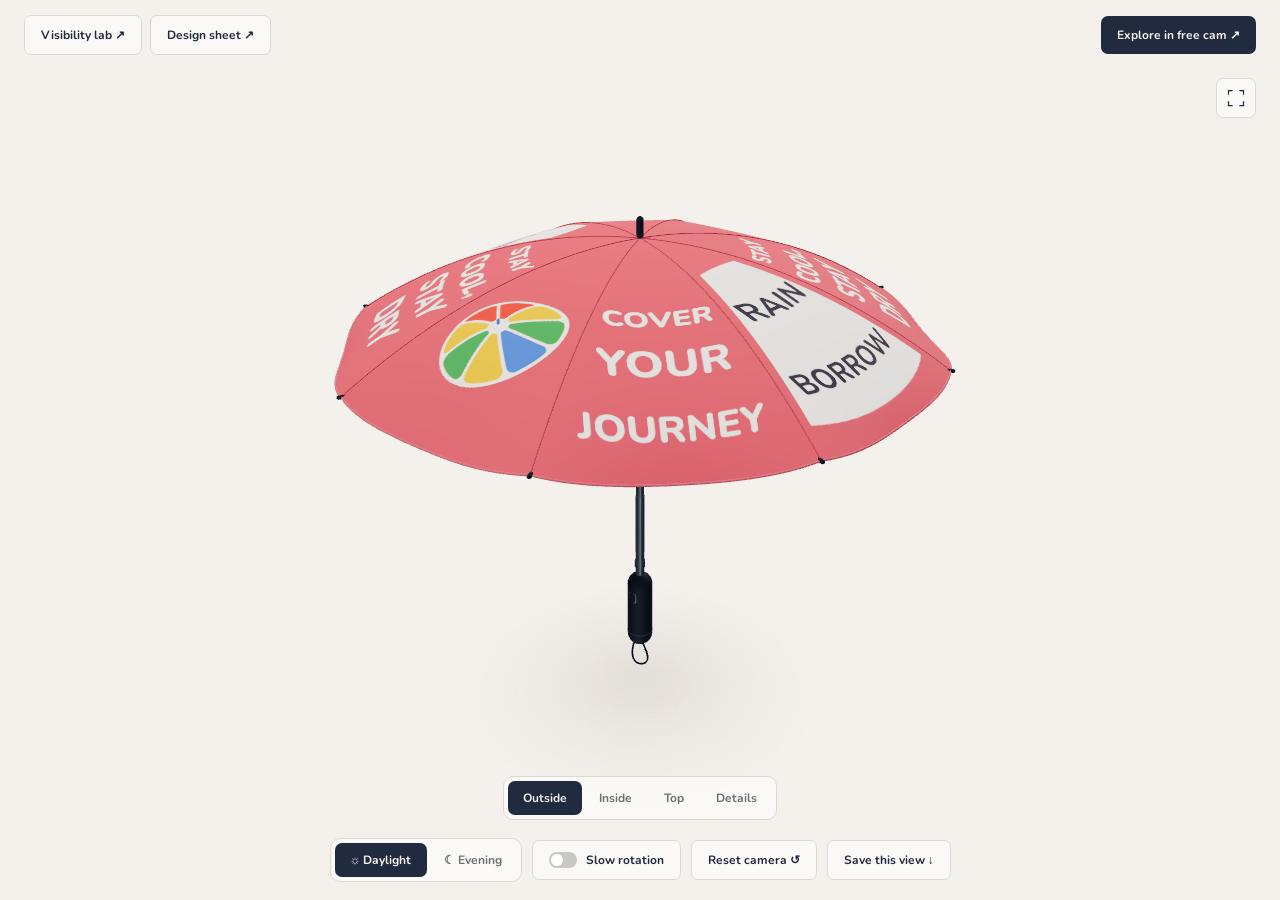
==== commit 6222025e: "Simplify umbrella studio controls and raise lightweight frame" ====
--- a/docs/umbrella/index.html
+++ b/docs/umbrella/index.html
@@ -4,51 +4,35 @@
   <meta charset="utf-8">
   <meta name="viewport" content="width=device-width, initial-scale=1, viewport-fit=cover">
   <meta name="theme-color" content="#f4f1ec">
-  <meta name="description" content="Explore the RainBorrow umbrella in 3D. Rotate the canopy, look inside, inspect the details, or enter an uninterrupted free-camera view.">
+  <meta name="description" content="Explore the RainBorrow umbrella in 3D.">
   <title>RainBorrow — Umbrella Studio</title>
   <link rel="icon" href="assets/logo.svg" type="image/svg+xml">
   <link rel="stylesheet" href="studio.css">
 </head>
 <body>
   <header class="topbar">
-    <a class="brand" href="../" aria-label="RainBorrow home"><img src="assets/logo.svg" alt="" width="34" height="34"><span>RainBorrow<span class="brand-dot">.</span></span></a>
-    <nav aria-label="Main navigation"><span class="nav-active">Umbrella studio</span><a href="simulator.html">Visibility lab <span aria-hidden="true">↗</span></a></nav>
-    <a class="pdf-link" href="assets/RainBorrow-design.pdf" target="_blank" rel="noopener">Design sheet <span aria-hidden="true">↗</span></a>
+    <nav aria-label="Related views"><a class="secondary" href="simulator.html">Visibility lab ↗</a><a class="secondary" href="assets/RainBorrow-design.pdf" target="_blank" rel="noopener">Design sheet ↗</a></nav>
+    <button class="primary" id="enter-free">Explore in free cam ↗</button>
   </header>
   <main id="studio">
-    <section class="intro" aria-labelledby="page-title">
-      <p class="eyebrow"><span></span> THE RAINBORROW COLLECTION / 01</p>
-      <h1 id="page-title">A little shelter.<br>A better <em>journey.</em></h1>
-      <p class="intro-copy">Meet your everyday rain companion.<br> Begonia Rose outside. A little personality inside.<br> Take a closer look, from any angle.</p>
-      <button class="primary" id="enter-free">Explore in free cam <span aria-hidden="true">↗</span></button>
-      <p class="button-note">Just the umbrella. You control the view.</p>
-      <div class="finish"><span class="swatch"></span><div><strong>Begonia Rose</strong><span>Signature colour · #DB5A6B</span></div><span class="finish-index">01 / 01</span></div>
-    </section>
     <section class="stage" id="stage" aria-label="Interactive umbrella viewer">
-      <div class="stage-watermark" aria-hidden="true">RainBorrow</div>
       <canvas id="render" tabindex="0" aria-label="3D umbrella. Drag to orbit, scroll to zoom, right-drag to pan. Arrow keys rotate. W A S D move, Q E move vertically. R resets the view."></canvas>
-      <div class="stage-heading"><span class="live-dot"></span><span id="view-label">OUTSIDE / THREE-QUARTER</span><span class="stage-heading-line"></span><span>LIVE 3D</span></div>
       <button class="icon-btn fullscreen" id="fullscreen" title="Toggle fullscreen" aria-label="Toggle fullscreen"><svg viewBox="0 0 24 24" fill="none" stroke="currentColor" stroke-width="1.5"><path d="M8 3H3v5M16 3h5v5M3 16v5h5M21 16v5h-5"/></svg></button>
-      <div class="loader" id="loading" role="status"><span class="spinner"></span><span>Preparing your umbrella…</span></div>
-      <div class="fallback" id="fallback" hidden><img src="assets/umbrella-preview.png" alt="RainBorrow umbrella with white name badge and large italic slogans"><p id="fallback-message">The 3D viewer needs WebGL. You can still explore the design sheet.</p><a href="assets/RainBorrow-design.pdf">Open the design sheet ↗</a></div>
-      <div class="stage-caption"><span class="caption-number" id="caption-number">01</span><div><strong id="caption-title">Made to stand out.</strong><p id="caption-copy">Bold stacked words. Artwork that fills the panels.</p></div></div>
+      <div class="loader" id="loading" role="status" aria-label="Loading umbrella"><span class="spinner"></span></div>
+      <div class="fallback" id="fallback" hidden><img src="assets/umbrella-preview.png" alt="RainBorrow umbrella with bold canopy lettering"><p id="fallback-message">The 3D viewer needs WebGL.</p><a class="secondary" href="assets/RainBorrow-design.pdf">Open design sheet ↗</a></div>
       <div class="view-controls" aria-label="Camera presets"><button data-view="outside" aria-pressed="true">Outside</button><button data-view="inside" aria-pressed="false">Inside</button><button data-view="top" aria-pressed="false">Top</button><button data-view="detail" aria-pressed="false">Details</button></div>
-      <div class="camera-hint"><svg viewBox="0 0 24 24" fill="none" stroke="currentColor" stroke-width="1.3"><rect x="6" y="2" width="12" height="20" rx="6"/><path d="M12 2v7"/></svg><span>Drag to rotate <i>·</i> Scroll to zoom</span></div>
-      <div class="free-top"><a class="free-brand" href="./">RainBorrow<span> / FREE CAM</span></a><button id="exit-free" class="secondary">↙ Back to studio</button></div>
-      <div class="free-bottom"><p>Drag to orbit · Right-drag to pan · Scroll to zoom<br><span>W A S D move · Q / E up & down · R reset · Esc exit</span></p><button id="free-reset" class="secondary">Reset view</button></div>
+      <div class="free-top"><button id="exit-free" class="secondary">↙ Back to studio</button></div>
+      <div class="free-bottom"><button id="free-reset" class="secondary">Reset view</button></div>
     </section>
     <aside class="settings" aria-label="Studio settings">
-      <div class="settings-title"><span>THE STUDIO</span><span>↘</span></div>
-      <div class="setting-group"><span class="setting-label">LIGHTING</span><div class="light-controls"><button data-light="day" aria-pressed="true"><span>☼</span> Daylight</button><button data-light="night" aria-pressed="false"><span>☾</span> Evening</button></div></div>
-      <div class="setting-row"><label for="rotate">Slow rotation</label><button class="switch" id="rotate" role="switch" aria-checked="false" aria-label="Slow rotation"><span></span></button></div>
-      <button id="reset" class="tool-row"><span>Reset camera</span><span aria-hidden="true">↺</span></button>
-      <button id="save" class="tool-row"><span>Save this view</span><span aria-hidden="true">↓</span></button>
-      <div class="details-note"><span class="mini-label">DESIGN NOTES</span><p id="design-note">Eight curved panels.<br>One unmistakable colour.</p><div class="colour-dots" aria-hidden="true"><i></i><i></i><i></i></div></div>
+      <div class="light-controls" aria-label="Lighting"><button data-light="day" aria-pressed="true">☼ Daylight</button><button data-light="night" aria-pressed="false">☾ Evening</button></div>
+      <button class="secondary rotation" id="rotate" role="switch" aria-checked="false" aria-label="Slow rotation"><span class="switch-track" aria-hidden="true"><span></span></span>Slow rotation</button>
+      <button id="reset" class="secondary">Reset camera ↺</button>
+      <button id="save" class="secondary">Save this view ↓</button>
     </aside>
   </main>
-  <footer class="spec-bar"><div><span>01 / THE CANOPY</span><strong>96 cm <small>open span</small></strong></div><div><span>02 / THE CONSTRUCTION</span><strong>8 ribs <small>fibreglass frame</small></strong></div><div><span>03 / THE FABRIC</span><strong>Two layers <small>polyester pongee</small></strong></div><p>Stay cool, stay dry.<br><em>Cover your journey.</em></p></footer>
   <div id="toast" role="status" aria-live="polite"></div>
-  <noscript><p class="noscript">Enable JavaScript to use the 3D viewer. <a href="assets/RainBorrow-design.pdf">View the PDF design sheet.</a></p></noscript>
+  <noscript><p>Enable JavaScript to use the 3D viewer. <a href="assets/RainBorrow-design.pdf">View design sheet.</a></p></noscript>
   <script type="module" src="studio.js"></script>
 </body>
-</html>
+</html>
--- a/docs/umbrella/studio.css
+++ b/docs/umbrella/studio.css
@@ -1,7 +1,11 @@
 @font-face{font-family:Nunito;src:url(assets/Nunito.ttf) format('truetype');font-weight:400 900;font-display:swap}
-:root{--paper:#f4f1ec;--ink:#202b40;--muted:#6d6f73;--line:#dcd9d3;--rose:#b94357;--stage:#eeebe5;--white:#fff;--panel:rgba(255,255,255,.44)}
-*{box-sizing:border-box}body{margin:0;background:var(--paper);color:var(--ink);font-family:Nunito,Arial,sans-serif;-webkit-font-smoothing:antialiased}button,a{-webkit-tap-highlight-color:transparent}a{color:inherit;text-decoration:none}button{font:inherit;color:inherit;cursor:pointer}button:disabled{cursor:wait;opacity:.5}button:focus-visible,a:focus-visible,canvas:focus-visible{outline:2px solid var(--rose);outline-offset:5px}button{border:0}button svg{display:block;width:20px;height:20px}.topbar{height:88px;padding:0 4%;display:flex;align-items:center;border-bottom:1px solid var(--line);gap:32px}.brand{display:flex;gap:9px;align-items:center;font-size:23px;letter-spacing:-.9px;font-weight:900}.brand img{width:35px}.brand-dot{color:var(--rose)}nav{display:flex;gap:34px;margin:auto;font-size:13px;font-weight:700;color:var(--muted)}nav .nav-active{color:var(--ink);position:relative}nav .nav-active:after{content:'';position:absolute;width:4px;height:4px;border-radius:50%;background:var(--rose);left:50%;bottom:-13px}.pdf-link{font-size:12px;font-weight:700;border-bottom:1px solid var(--ink);padding:7px 0}.pdf-link span{margin-left:14px}#studio{min-height:640px;height:calc(100svh - 208px);max-height:1000px;display:grid;grid-template-columns:minmax(275px,30%) minmax(400px,1fr) 185px;position:relative;padding:0 3% 0 4%;gap:0}.intro{padding-top:75px;position:relative;z-index:2;pointer-events:none}.intro>*{pointer-events:auto}.eyebrow{font-size:9px;font-weight:800;letter-spacing:1.5px;margin:0 0 29px;display:flex;align-items:center;gap:8px}.eyebrow>span{width:5px;height:5px;background:var(--rose);border-radius:50%}h1{font-size:clamp(33px,3.25vw,53px);font-weight:700;line-height:1.14;letter-spacing:-1.9px;margin:0 0 25px}h1 em{color:var(--rose);font-family:Georgia,serif;font-weight:400;letter-spacing:-2.2px}.intro-copy{font-size:13px;line-height:1.85;color:var(--muted);margin:0 0 30px}.primary{background:var(--ink);color:white;padding:15px 20px;border-radius:5px;display:flex;align-items:center;gap:32px;font-size:12px;font-weight:800;transition:background .2s,transform .2s}.primary:hover{background:var(--rose);transform:translateY(-2px)}.primary span{font-size:19px;line-height:1}.button-note{font-size:10px;color:var(--muted);margin:12px 0 0}.finish{margin-top:58px;display:flex;align-items:center;gap:12px;max-width:268px}.swatch{display:block;width:35px;height:35px;background:#db5a6b;border:5px solid var(--paper);box-shadow:0 0 0 1px #c7c1b9;border-radius:50%}.finish strong{display:block;font-size:12px;font-weight:800}.finish div>span{display:block;font-size:9px;color:var(--muted);margin-top:3px}.finish-index{font-size:9px;color:var(--muted);margin-left:auto}.stage{position:relative;min-width:0;overflow:hidden;isolation:isolate}.stage-watermark{position:absolute;top:30%;left:2%;font-size:clamp(70px,8.2vw,132px);font-weight:900;letter-spacing:-8px;color:var(--ink);opacity:.027;z-index:-1;white-space:nowrap;pointer-events:none}#render{width:100%;height:100%;display:block;touch-action:none;cursor:grab;outline-offset:-4px}#render:active{cursor:grabbing}.stage-heading{position:absolute;top:26px;left:22px;right:53px;display:flex;align-items:center;gap:8px;font-size:8px;letter-spacing:1.2px;pointer-events:none;color:var(--muted);font-weight:800}.stage-heading-line{flex:1;height:1px;background:var(--line);margin:0 5px}.live-dot{width:5px;height:5px;border-radius:50%;background:#739386}.icon-btn{background:transparent;padding:7px;border-radius:6px}.icon-btn:hover{background:var(--line)}.fullscreen{position:absolute;right:4px;top:14px}.stage-caption{position:absolute;bottom:120px;left:25px;display:flex;gap:12px;align-items:flex-start;pointer-events:none}.caption-number{font-size:9px;color:var(--rose);padding:5px 6px;border:1px solid var(--line);border-radius:50%}.stage-caption strong{font-size:12px;font-weight:800}.stage-caption p{font-size:10px;color:var(--muted);margin:3px 0;max-width:300px}.view-controls{position:absolute;bottom:58px;left:50%;transform:translateX(-50%);display:flex;padding:5px;border:1px solid var(--line);border-radius:9px;background:var(--panel);backdrop-filter:blur(16px);box-shadow:0 8px 24px #1f2a4405}.view-controls button{font-size:11px;font-weight:700;min-width:66px;padding:10px 12px;border-radius:6px;background:transparent;color:var(--muted)}.view-controls button[aria-pressed=true]{background:var(--ink);color:var(--paper);box-shadow:0 3px 8px #1f2a4415}.camera-hint{position:absolute;bottom:26px;left:50%;transform:translateX(-50%);display:flex;align-items:center;gap:7px;white-space:nowrap;font-size:9px;color:var(--muted);pointer-events:none}.camera-hint svg{width:13px;height:15px}.camera-hint i{font-style:normal;margin:0 5px}.settings{align-self:center;margin-left:22px;padding-left:22px;border-left:1px solid var(--line);font-size:11px}.settings-title{display:flex;justify-content:space-between;font-size:9px;font-weight:800;letter-spacing:1.5px;margin-bottom:27px}.settings-title>span:last-child{font-size:18px;font-weight:400}.setting-label{font-size:8px;color:var(--muted);letter-spacing:1px}.light-controls{display:flex;flex-direction:column;gap:4px;margin:12px 0 21px}.light-controls button{display:flex;gap:10px;align-items:center;padding:9px;background:transparent;border-radius:5px;font-size:11px;text-align:left;border:1px solid transparent}.light-controls button[aria-pressed=true]{background:var(--panel);border-color:var(--line)}.light-controls button span{font-size:17px;line-height:1}.setting-row{display:flex;justify-content:space-between;align-items:center;padding-bottom:17px;border-bottom:1px solid var(--line)}.switch{width:28px;height:16px;padding:2px;background:#c9c8c5;border-radius:20px}.switch>span{display:block;border-radius:50%;width:12px;height:12px;background:white;transition:transform .2s}.switch[aria-checked=true]{background:var(--rose)}.switch[aria-checked=true]>span{transform:translateX(12px)}.tool-row{display:flex;justify-content:space-between;background:none;width:100%;padding:14px 0;border-bottom:1px solid var(--line);font-size:11px}.tool-row:hover{color:var(--rose)}.tool-row span:last-child{font-size:16px;line-height:1}.details-note{margin-top:30px}.mini-label{font-size:8px;letter-spacing:1px;color:var(--muted)}.details-note p{font-size:12px;line-height:1.65;margin:12px 0 18px}.colour-dots{display:flex;gap:4px}.colour-dots i{background:#db5a6b;width:12px;height:12px;border-radius:50%}.colour-dots i:nth-child(2){background:#1f2a44}.colour-dots i:nth-child(3){background:#fff;border:1px solid #dbd8d2}.spec-bar{height:120px;display:grid;grid-template-columns:repeat(3,1fr) 1.15fr;align-items:center;margin:0 4%;border-top:1px solid var(--line);gap:20px}.spec-bar>div{border-right:1px solid var(--line)}.spec-bar span{display:block;font-size:8px;letter-spacing:1.3px;color:var(--muted);margin-bottom:10px}.spec-bar strong{font-size:19px;font-weight:700;letter-spacing:-.4px}.spec-bar small{font-size:10px;font-weight:400;color:var(--muted);letter-spacing:0;margin-left:7px}.spec-bar p{text-align:right;font-size:13px;line-height:1.7;margin:0}.spec-bar em{color:var(--rose);font-family:Georgia,serif;font-size:16px}.loader{position:absolute;inset:0;background:var(--paper);display:flex;flex-direction:column;gap:18px;align-items:center;justify-content:center;font-size:12px;z-index:4;transition:opacity .3s}.loader.done{opacity:0;pointer-events:none}.spinner{width:26px;height:26px;border:1px solid var(--line);border-top:2px solid var(--rose);border-radius:50%;animation:spin 1s linear infinite}@keyframes spin{to{transform:rotate(360deg)}}.fallback{position:absolute;inset:55px 20px 120px;text-align:center;font-size:12px;background:var(--paper);z-index:3}.fallback img{width:100%;height:70%;object-fit:contain}.fallback p{color:var(--muted)}.fallback a{border-bottom:1px solid currentColor}.free-top,.free-bottom{display:none}.secondary{background:var(--panel);border:1px solid var(--line);padding:11px 16px;border-radius:6px;font-size:11px;backdrop-filter:blur(12px)}#toast{position:fixed;bottom:22px;left:50%;transform:translate(-50%,20px);opacity:0;pointer-events:none;border-radius:6px;background:var(--ink);color:var(--paper);font-size:12px;padding:12px 20px;z-index:30;transition:opacity .2s,transform .2s}#toast.show{opacity:1;transform:translate(-50%,0)}.noscript{padding:25px}.noscript a{text-decoration:underline}body[data-theme=night]{--paper:#151d2a;--ink:#eee9e3;--muted:#a6adb9;--line:#36404f;--rose:#f494a4;--stage:#171e2b;--panel:rgba(255,255,255,.04);color-scheme:dark}body[data-theme=night] .primary{background:#e6e0d8;color:#182235}body[data-theme=night] .stage-watermark{opacity:.035}body[data-theme=night] .swatch{border-color:#151d2a}
-body.free-mode{overflow:hidden}body.free-mode .topbar,body.free-mode .intro,body.free-mode .settings,body.free-mode .spec-bar{display:none}body.free-mode #studio{display:block;padding:0;height:100svh;max-height:none;min-height:0}body.free-mode .stage{position:fixed;inset:0;width:100%;height:100%;background:var(--paper);z-index:10}body.free-mode .stage-heading,body.free-mode .stage-caption,body.free-mode .camera-hint,body.free-mode .view-controls,body.free-mode .stage-watermark,body.free-mode .fullscreen{display:none}body.free-mode .free-top{position:absolute;top:max(25px,env(safe-area-inset-top));left:32px;right:32px;display:flex;align-items:center;justify-content:space-between;pointer-events:none}body.free-mode .free-top>*{pointer-events:auto}.free-brand{font-size:20px;font-weight:900;letter-spacing:-.5px}.free-brand span{font-size:9px;letter-spacing:1.6px;font-weight:600;color:var(--muted);margin-left:15px}body.free-mode .free-bottom{position:absolute;bottom:max(23px,env(safe-area-inset-bottom));left:32px;right:32px;display:flex;align-items:center;justify-content:space-between;pointer-events:none}body.free-mode .free-bottom button{pointer-events:auto}.free-bottom p{font-size:11px;line-height:1.9;color:var(--muted);margin:0}.free-bottom span{font-size:10px;opacity:.8}
-@media(min-width:1550px){#studio{grid-template-columns:32% 1fr 215px}.intro{padding-top:100px}.intro-copy{font-size:15px}.settings{margin-left:32px;padding-left:32px}.finish{margin-top:70px}}@media(max-width:1100px){#studio{grid-template-columns:29% minmax(320px,1fr) 150px;padding-left:3%;padding-right:2%;min-height:650px}.intro{padding-top:90px}h1{font-size:36px}.intro-copy{font-size:11px}.eyebrow{font-size:8px;letter-spacing:.7px}.settings{margin-left:4px;padding-left:13px}.spec-bar small{display:block;margin:4px 0 0}.stage-caption{bottom:131px;left:12px}.stage-caption p{max-width:230px}}
-@media(max-width:800px){.topbar{height:72px;padding:0 5%;gap:20px}.brand{font-size:20px}.brand img{width:28px}.pdf-link{font-size:10px}nav{margin-left:auto;margin-right:0}nav .nav-active{display:none}nav a{font-size:10px}#studio{height:auto;max-height:none;display:grid;grid-template-columns:1fr;padding:0}.intro{padding:33px 6% 0;display:grid;grid-template-columns:1fr auto;column-gap:20px}.eyebrow{grid-column:1/-1;margin-bottom:16px;font-size:8px}h1{font-size:35px;grid-column:1/-1;line-height:1.1;margin-bottom:16px}.intro-copy{font-size:12px;line-height:1.6;margin-bottom:20px;grid-column:1/-1}.intro-copy br{display:none}.primary{font-size:11px;align-self:start;padding:13px 15px;gap:18px;grid-column:1}.button-note{display:none}.finish{margin:0;grid-column:2;grid-row:4;align-self:center;gap:8px}.finish-index,.finish div>span{display:none}.finish strong{font-size:10px}.swatch{width:25px;height:25px;border-width:3px}.stage{height:580px;margin-top:15px}.stage-heading{left:6%;right:60px;font-size:7px}.fullscreen{right:6%;top:13px}.stage-watermark{font-size:100px;top:25%;left:6%}.stage-caption{left:6%;bottom:112px}.view-controls{bottom:51px}.camera-hint{bottom:24px}.settings{display:grid;grid-template-columns:1fr 1fr;align-items:center;margin:0 6% 25px;padding:20px 0 0;border-left:0;border-top:1px solid var(--line);gap:12px 24px}.settings-title{grid-column:1/-1;margin:0}.setting-group{grid-column:1/-1;display:flex;align-items:center;gap:25px}.light-controls{flex-direction:row;margin:0;gap:8px}.light-controls button{padding:8px 12px}.setting-row{border:0;padding:0}.tool-row{border:0;padding:10px 0}.details-note{display:none}.spec-bar{height:auto;padding:26px 0;margin:0 6%;gap:23px 15px;grid-template-columns:repeat(3,1fr)}.spec-bar>div{border:0}.spec-bar span{font-size:6px;letter-spacing:.7px}.spec-bar strong{font-size:17px}.spec-bar small{font-size:8px}.spec-bar p{grid-column:1/-1;text-align:center;border-top:1px solid var(--line);padding-top:20px;font-size:12px}body.free-mode .stage{margin:0}body.free-mode .free-top{top:18px;left:18px;right:18px}.free-brand{font-size:17px}.free-brand span{display:block;font-size:8px;margin:3px 0 0}body.free-mode .free-bottom{left:18px;right:18px;bottom:20px;gap:12px}.free-bottom p{font-size:9px}.free-bottom span{display:none}.secondary{font-size:10px;padding:10px 12px}}
-@media(prefers-reduced-motion:reduce){*,*:before,*:after{transition:none!important}.spinner{animation:none}}
+:root{--paper:#f4f1ec;--ink:#202b40;--muted:#6d6f73;--line:#dcd9d3;--rose:#b94357;--panel:rgba(255,255,255,.55)}
+*{box-sizing:border-box}body{margin:0;background:var(--paper);color:var(--ink);font-family:Nunito,Arial,sans-serif;-webkit-font-smoothing:antialiased}button,a{-webkit-tap-highlight-color:transparent}a{color:inherit;text-decoration:none}button{font:inherit;color:inherit;cursor:pointer;border:0}button:disabled{cursor:wait;opacity:.5}button:focus-visible,a:focus-visible,canvas:focus-visible{outline:2px solid var(--rose);outline-offset:4px}button svg{display:block;width:20px;height:20px}
+.topbar{height:70px;padding:14px 24px;display:flex;align-items:center;justify-content:space-between;gap:12px}nav{display:flex;gap:8px}.primary,.secondary,.light-controls button,.view-controls button{font-size:12px;font-weight:700;border-radius:7px;padding:11px 16px;white-space:nowrap}.primary{background:var(--ink);color:var(--paper)}.secondary{background:var(--panel);border:1px solid var(--line);backdrop-filter:blur(12px)}button:hover,a.secondary:hover{filter:brightness(.96)}
+#studio{height:calc(100svh - 70px);min-height:400px;display:grid;grid-template-rows:minmax(0,1fr) auto}.stage{position:relative;min-width:0;min-height:0;overflow:hidden;isolation:isolate}#render{width:100%;height:100%;display:block;touch-action:none;cursor:grab;outline-offset:-4px}#render:active{cursor:grabbing}.icon-btn{background:var(--panel);padding:9px;border-radius:7px;border:1px solid var(--line)}.fullscreen{position:absolute;right:24px;top:8px}.view-controls,.light-controls{display:flex;padding:4px;border:1px solid var(--line);border-radius:10px;background:var(--panel);backdrop-filter:blur(16px);gap:2px}.view-controls{position:absolute;bottom:18px;left:50%;transform:translateX(-50%)}.view-controls button,.light-controls button{background:transparent;color:var(--muted);padding:9px 15px}.view-controls button[aria-pressed=true],.light-controls button[aria-pressed=true]{background:var(--ink);color:var(--paper)}
+.settings{display:flex;justify-content:center;align-items:center;flex-wrap:wrap;gap:10px;padding:0 20px max(18px,env(safe-area-inset-bottom))}.rotation{display:flex;align-items:center;gap:9px}.switch-track{display:block;width:28px;height:16px;padding:2px;background:#c9c8c5;border-radius:20px}.switch-track>span{display:block;border-radius:50%;width:12px;height:12px;background:white;transition:transform .2s}.rotation[aria-checked=true] .switch-track{background:var(--rose)}.rotation[aria-checked=true] .switch-track>span{transform:translateX(12px)}
+.loader{position:absolute;inset:0;background:var(--paper);display:flex;align-items:center;justify-content:center;z-index:4;transition:opacity .3s}.loader.done{opacity:0;pointer-events:none}.spinner{width:26px;height:26px;border:1px solid var(--line);border-top:2px solid var(--rose);border-radius:50%;animation:spin 1s linear infinite}@keyframes spin{to{transform:rotate(360deg)}}.fallback{position:absolute;inset:50px 20px 85px;text-align:center;font-size:12px;background:var(--paper);z-index:3}.fallback img{width:100%;height:70%;object-fit:contain}.fallback p{color:var(--muted)}
+.free-top,.free-bottom{display:none}#toast{position:fixed;bottom:22px;left:50%;transform:translate(-50%,20px);opacity:0;pointer-events:none;border-radius:6px;background:var(--ink);color:var(--paper);font-size:12px;padding:12px 20px;z-index:30;transition:opacity .2s,transform .2s}#toast.show{opacity:1;transform:translate(-50%,0)}body[data-theme=night]{--paper:#151d2a;--ink:#eee9e3;--muted:#a6adb9;--line:#36404f;--rose:#f494a4;--panel:rgba(255,255,255,.04);color-scheme:dark}
+body.free-mode{overflow:hidden}body.free-mode .topbar,body.free-mode .settings{display:none}body.free-mode #studio{display:block;height:100svh;min-height:0}body.free-mode .stage{position:fixed;inset:0;width:100%;height:100%;background:var(--paper);z-index:10}body.free-mode .view-controls,body.free-mode .fullscreen{display:none}body.free-mode .free-top{position:absolute;top:max(24px,env(safe-area-inset-top));right:24px;display:block}body.free-mode .free-bottom{position:absolute;bottom:max(24px,env(safe-area-inset-bottom));right:24px;display:block}
+@media(max-width:600px){.topbar{height:104px;padding:12px 14px;flex-wrap:wrap;justify-content:center;gap:8px}.topbar nav{justify-content:center}.primary,.secondary{font-size:11px;padding:9px 12px}#studio{height:calc(100svh - 104px);min-height:430px}.fullscreen{right:14px}.settings{gap:8px;padding:0 12px max(14px,env(safe-area-inset-bottom));display:grid;grid-template-columns:1fr 1fr}.light-controls{justify-content:center}.light-controls button{padding:8px 9px;font-size:11px}.rotation{justify-content:center}.view-controls{bottom:14px}.view-controls button{padding:9px 13px;font-size:11px}body.free-mode .free-top{top:16px;right:16px}body.free-mode .free-bottom{right:16px;bottom:20px}}
+@media(prefers-reduced-motion:reduce){*,*:before,*:after{transition:none!important}.spinner{animation:none}}
